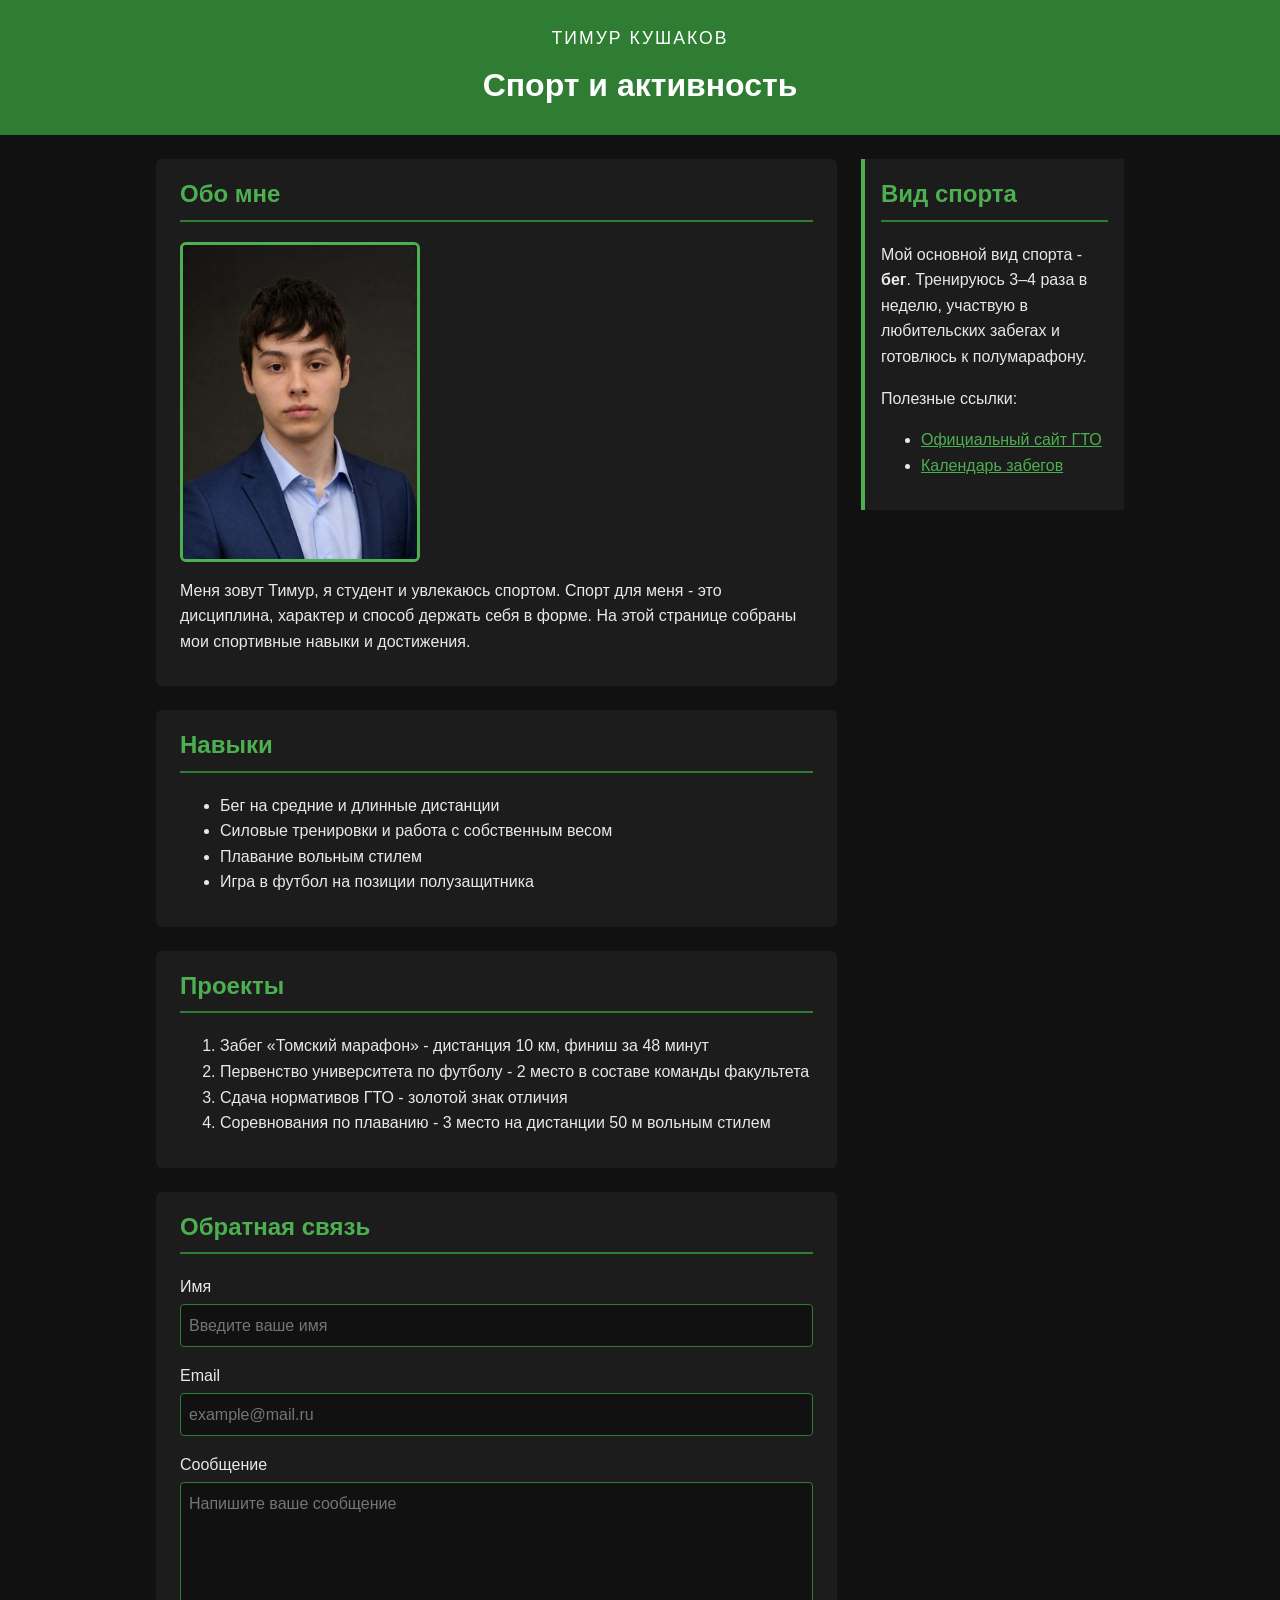
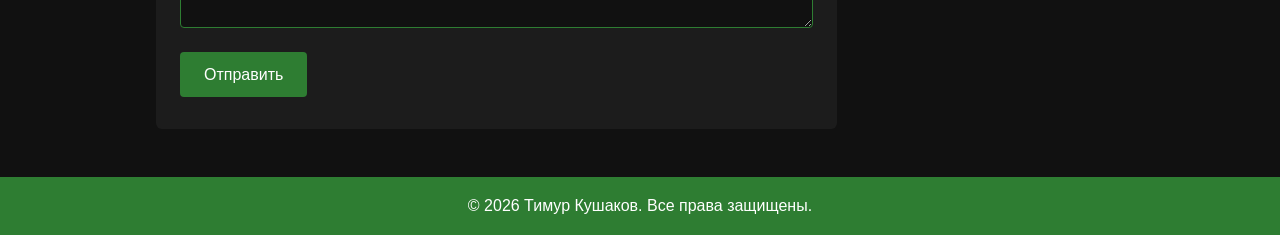
==== index.html @ eb40b752 "Extract lab 1 into a separate branch" ====
<!DOCTYPE html>
<html lang="ru">
<head>
    <meta charset="UTF-8">
    <meta name="viewport" content="width=device-width, initial-scale=1.0">
    <title>О себе - Тимур Кушаков</title>
    <link rel="stylesheet" href="style.css">
</head>
<body>
    <header>
        <p class="name">Тимур Кушаков</p>
        <h1>Спорт и активность</h1>
    </header>

    <div class="container">
        <main>
            <section id="about">
                <h2>Обо мне</h2>
                <img src="avatar.jpg" alt="Портрет Тимура Кушакова" width="240" height="320">
                <p>Меня зовут Тимур, я студент и увлекаюсь спортом. Спорт для меня - это дисциплина,
                    характер и способ держать себя в форме. На этой странице собраны мои спортивные навыки
                    и достижения.</p>
            </section>

            <section id="skills">
                <h2>Навыки</h2>
                <ul>
                    <li>Бег на средние и длинные дистанции</li>
                    <li>Силовые тренировки и работа с собственным весом</li>
                    <li>Плавание вольным стилем</li>
                    <li>Игра в футбол на позиции полузащитника</li>
                </ul>
            </section>

            <section id="projects">
                <h2>Проекты</h2>
                <ol>
                    <li>Забег «Томский марафон» - дистанция 10 км, финиш за 48 минут</li>
                    <li>Первенство университета по футболу - 2 место в составе команды факультета</li>
                    <li>Сдача нормативов ГТО - золотой знак отличия</li>
                    <li>Соревнования по плаванию - 3 место на дистанции 50 м вольным стилем</li>
                </ol>
            </section>

            <section id="contact">
                <h2>Обратная связь</h2>
                <form action="#" method="post">
                    <p>
                        <label for="name">Имя</label>
                        <input type="text" id="name" name="name" placeholder="Введите ваше имя" required>
                    </p>
                    <p>
                        <label for="email">Email</label>
                        <input type="email" id="email" name="email" placeholder="example@mail.ru" required>
                    </p>
                    <p>
                        <label for="message">Сообщение</label>
                        <textarea id="message" name="message" rows="5" placeholder="Напишите ваше сообщение" required></textarea>
                    </p>
                    <p>
                        <button type="submit">Отправить</button>
                    </p>
                </form>
            </section>
        </main>

        <aside>
            <h2>Вид спорта</h2>
            <p>Мой основной вид спорта - <strong>бег</strong>. Тренируюсь 3–4 раза в неделю,
                участвую в любительских забегах и готовлюсь к полумарафону.</p>
            <p>Полезные ссылки:</p>
            <ul>
                <li><a href="https://www.gto.ru/" target="_blank" rel="noopener">Официальный сайт ГТО</a></li>
                <li><a href="https://russiarunning.com/" target="_blank" rel="noopener">Календарь забегов</a></li>
            </ul>
        </aside>
    </div>

    <footer>
        <p>&copy; 2026 Тимур Кушаков. Все права защищены.</p>
    </footer>
</body>
</html>
---- style.css ----
/* Цветовая гамма: зелёно-чёрная */
:root {
    --black: #111111;
    --dark: #1c1c1c;
    --green: #2e7d32;
    --light-green: #4caf50;
    --text: #e8e8e8;
}

* {
    box-sizing: border-box;
}

body {
    margin: 0;
    font-family: Arial, Helvetica, sans-serif;
    background-color: var(--black);
    color: var(--text);
    line-height: 1.6;
}

header {
    background-color: var(--green);
    color: #ffffff;
    padding: 24px 32px;
    text-align: center;
}

header .name {
    margin: 0;
    font-size: 1.1rem;
    letter-spacing: 2px;
    text-transform: uppercase;
}

header h1 {
    margin: 8px 0 0;
    font-size: 2rem;
}

.container {
    display: flex;
    gap: 24px;
    max-width: 1000px;
    margin: 24px auto;
    padding: 0 16px;
}

main {
    flex: 3;
}

aside {
    flex: 1;
    background-color: var(--dark);
    border-left: 4px solid var(--light-green);
    padding: 16px;
    align-self: flex-start;
}

section {
    background-color: var(--dark);
    padding: 16px 24px;
    margin-bottom: 24px;
    border-radius: 6px;
}

h2 {
    color: var(--light-green);
    margin-top: 0;
    border-bottom: 2px solid var(--green);
    padding-bottom: 6px;
}

img {
    display: block;
    border: 3px solid var(--light-green);
    border-radius: 6px;
    margin-bottom: 12px;
}

a {
    color: var(--light-green);
}

label {
    display: block;
    margin-bottom: 4px;
}

input,
textarea {
    width: 100%;
    padding: 8px;
    border: 1px solid var(--green);
    border-radius: 4px;
    background-color: var(--black);
    color: var(--text);
    font: inherit;
}

button {
    background-color: var(--green);
    color: #ffffff;
    border: none;
    padding: 10px 24px;
    border-radius: 4px;
    font: inherit;
    cursor: pointer;
}

button:hover {
    background-color: var(--light-green);
}

footer {
    background-color: var(--green);
    color: #ffffff;
    text-align: center;
    padding: 16px;
}

footer p {
    margin: 0;
}

@media (max-width: 700px) {
    .container {
        flex-direction: column;
    }

    aside {
        border-left: none;
        border-top: 4px solid var(--light-green);
    }
}
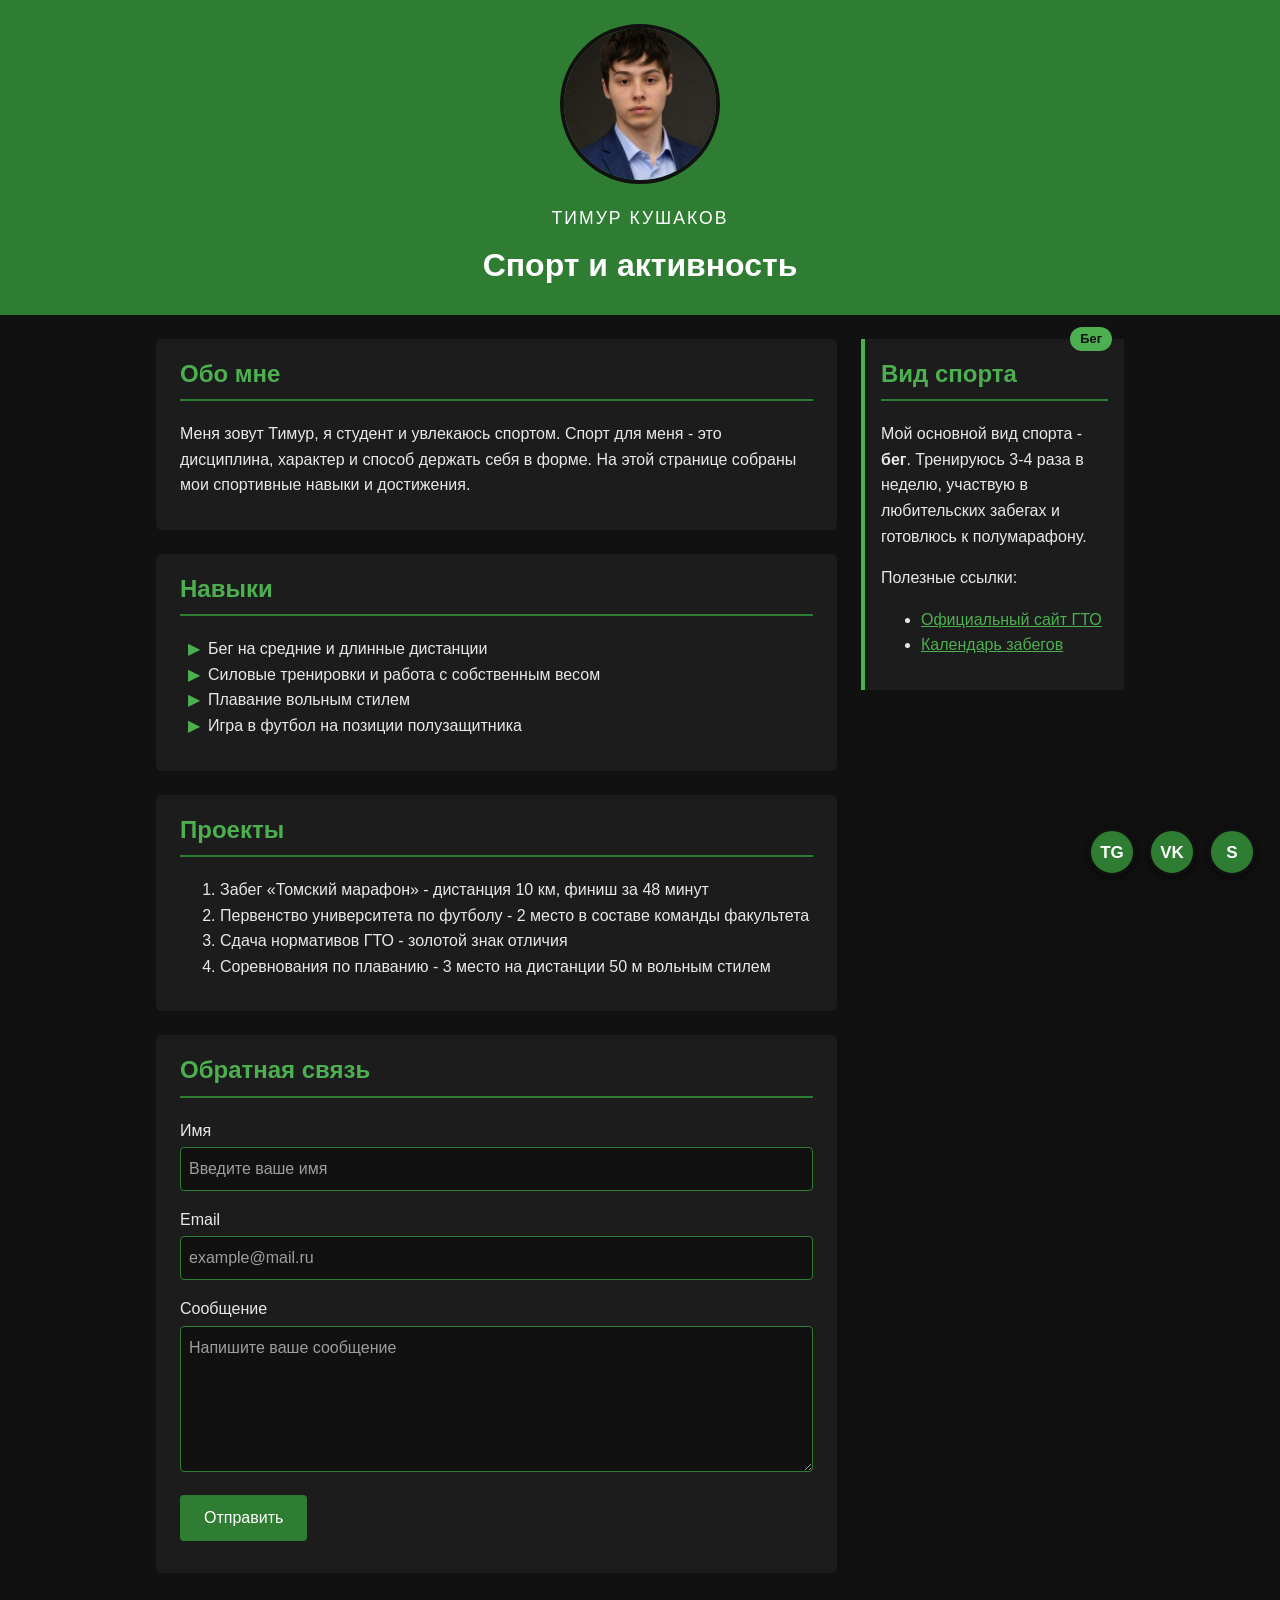
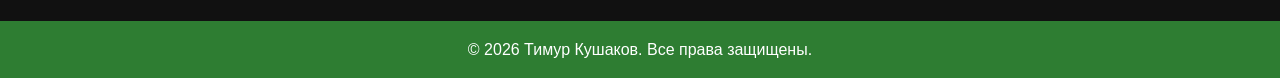
==== commit 189b2b15: "Extract lab 2 into a separate branch" ====
--- a/index.html
+++ b/index.html
@@ -5,9 +5,25 @@
     <meta name="viewport" content="width=device-width, initial-scale=1.0">
     <title>О себе - Тимур Кушаков</title>
     <link rel="stylesheet" href="style.css">
+    <style>
+        /* Внутренний стиль: кастомные маркеры списка "Навыки" */
+        #skills ul {
+            list-style: none;
+            padding-left: 28px;
+        }
+
+        #skills li::before {
+            content: "\25B6";
+            color: var(--color-primary-light);
+            display: inline-block;
+            width: 20px;
+            margin-left: -20px;
+        }
+    </style>
 </head>
 <body>
     <header>
+        <img src="assets/img/avatar.jpg" alt="Портрет Тимура Кушакова" width="160" height="160" style="border-radius: 50%;">
         <p class="name">Тимур Кушаков</p>
         <h1>Спорт и активность</h1>
     </header>
@@ -16,7 +32,6 @@
         <main>
             <section id="about">
                 <h2>Обо мне</h2>
-                <img src="avatar.jpg" alt="Портрет Тимура Кушакова" width="240" height="320">
                 <p>Меня зовут Тимур, я студент и увлекаюсь спортом. Спорт для меня - это дисциплина,
                     характер и способ держать себя в форме. На этой странице собраны мои спортивные навыки
                     и достижения.</p>
@@ -65,8 +80,9 @@
         </main>
 
         <aside>
+            <span class="badge">Бег</span>
             <h2>Вид спорта</h2>
-            <p>Мой основной вид спорта - <strong>бег</strong>. Тренируюсь 3–4 раза в неделю,
+            <p>Мой основной вид спорта - <strong>бег</strong>. Тренируюсь 3-4 раза в неделю,
                 участвую в любительских забегах и готовлюсь к полумарафону.</p>
             <p>Полезные ссылки:</p>
             <ul>
@@ -76,6 +92,18 @@
         </aside>
     </div>
 
+    <div class="social">
+        <a href="https://t.me/" target="_blank" rel="noopener" title="Telegram">
+            <img src="assets/icons/telegram.svg" alt="Telegram" width="48" height="48">
+        </a>
+        <a href="https://vk.com/" target="_blank" rel="noopener" title="ВКонтакте">
+            <img src="assets/icons/vk.svg" alt="ВКонтакте" width="48" height="48">
+        </a>
+        <a href="https://www.strava.com/" target="_blank" rel="noopener" title="Strava">
+            <img src="assets/icons/strava.svg" alt="Strava" width="48" height="48">
+        </a>
+    </div>
+
     <footer>
         <p>&copy; 2026 Тимур Кушаков. Все права защищены.</p>
     </footer>
--- a/style.css
+++ b/style.css
@@ -1,10 +1,19 @@
-/* Цветовая гамма: зелёно-чёрная */
+/* Переменные: цвета (основной - зелёный, акцент - чёрный) и шрифты */
 :root {
-    --black: #111111;
-    --dark: #1c1c1c;
-    --green: #2e7d32;
-    --light-green: #4caf50;
-    --text: #e8e8e8;
+    --color-primary: #2e7d32;
+    --color-primary-light: #4caf50;
+    --color-primary-pale: #a5d6a7;
+    --color-accent: #111111;
+    --color-surface: #1c1c1c;
+    --color-text: #e8e8e8;
+    --color-text-muted: #9e9e9e;
+    --color-white: #ffffff;
+
+    --font-main: Arial, Helvetica, sans-serif;
+    --font-heading: "Trebuchet MS", Verdana, sans-serif;
+
+    --radius: 6px;
+    --transition: 0.25s ease;
 }
 
 * {
@@ -13,21 +22,33 @@
 
 body {
     margin: 0;
-    font-family: Arial, Helvetica, sans-serif;
-    background-color: var(--black);
-    color: var(--text);
+    font-family: var(--font-main);
+    background-color: var(--color-accent);
+    color: var(--color-text);
     line-height: 1.6;
 }
 
+h1,
+h2 {
+    font-family: var(--font-heading);
+}
+
+/* Шапка */
 header {
-    background-color: var(--green);
-    color: #ffffff;
+    background-color: var(--color-primary);
+    color: var(--color-white);
     padding: 24px 32px;
     text-align: center;
 }
 
+header img {
+    display: inline-block;
+    border: 4px solid var(--color-accent);
+    object-fit: cover;
+}
+
 header .name {
-    margin: 0;
+    margin: 12px 0 0;
     font-size: 1.1rem;
     letter-spacing: 2px;
     text-transform: uppercase;
@@ -38,6 +59,7 @@
     font-size: 2rem;
 }
 
+/* Раскладка */
 .container {
     display: flex;
     gap: 24px;
@@ -46,43 +68,74 @@
     padding: 0 16px;
 }
 
+/* position: static - поведение по умолчанию, указано явно для демонстрации */
 main {
+    position: static;
     flex: 3;
 }
 
+section {
+    background-color: var(--color-surface);
+    padding: 16px 24px;
+    margin-bottom: 24px;
+    border-radius: var(--radius);
+}
+
+h2 {
+    color: var(--color-primary-light);
+    margin-top: 0;
+    border-bottom: 2px solid var(--color-primary);
+    padding-bottom: 6px;
+}
+
+/* Боковая панель: relative - точка отсчёта для абсолютного бейджа */
 aside {
+    position: relative;
     flex: 1;
-    background-color: var(--dark);
-    border-left: 4px solid var(--light-green);
+    background-color: var(--color-surface);
+    border-left: 4px solid var(--color-primary-light);
     padding: 16px;
     align-self: flex-start;
 }
 
-section {
-    background-color: var(--dark);
-    padding: 16px 24px;
-    margin-bottom: 24px;
-    border-radius: 6px;
-}
-
-h2 {
-    color: var(--light-green);
-    margin-top: 0;
-    border-bottom: 2px solid var(--green);
-    padding-bottom: 6px;
-}
-
-img {
-    display: block;
-    border: 3px solid var(--light-green);
-    border-radius: 6px;
-    margin-bottom: 12px;
-}
-
+/* position: absolute - бейдж в правом верхнем углу боковой панели */
+.badge {
+    position: absolute;
+    top: -12px;
+    right: 12px;
+    background-color: var(--color-primary-light);
+    color: var(--color-accent);
+    font-size: 0.8rem;
+    font-weight: bold;
+    padding: 2px 10px;
+    border-radius: 12px;
+}
+
+/* Ссылки и их состояния */
 a {
-    color: var(--light-green);
-}
-
+    color: var(--color-primary-light);
+    transition: color var(--transition);
+}
+
+a:visited {
+    color: var(--color-primary-pale);
+}
+
+a:hover {
+    color: var(--color-white);
+    text-decoration: none;
+}
+
+a:active {
+    color: var(--color-primary);
+}
+
+a:focus {
+    outline: 2px solid var(--color-primary-light);
+    outline-offset: 2px;
+}
+
+/* Форма */
 label {
     display: block;
     margin-bottom: 4px;
@@ -92,30 +145,93 @@
 textarea {
     width: 100%;
     padding: 8px;
-    border: 1px solid var(--green);
+    border: 1px solid var(--color-primary);
     border-radius: 4px;
-    background-color: var(--black);
-    color: var(--text);
+    background-color: var(--color-accent);
+    color: var(--color-text);
     font: inherit;
+    transition: border-color var(--transition), box-shadow var(--transition);
+}
+
+input::placeholder,
+textarea::placeholder {
+    color: var(--color-text-muted);
+}
+
+input:hover,
+textarea:hover {
+    border-color: var(--color-primary-light);
+}
+
+input:focus,
+textarea:focus {
+    outline: none;
+    border-color: var(--color-primary-light);
+    box-shadow: 0 0 0 3px rgba(76, 175, 80, 0.35);
 }
 
 button {
-    background-color: var(--green);
-    color: #ffffff;
+    background-color: var(--color-primary);
+    color: var(--color-white);
     border: none;
     padding: 10px 24px;
     border-radius: 4px;
     font: inherit;
     cursor: pointer;
+    transition: background-color var(--transition), color var(--transition), transform var(--transition);
 }
 
 button:hover {
-    background-color: var(--light-green);
-}
-
+    background-color: var(--color-primary-light);
+    color: var(--color-accent);
+}
+
+button:focus {
+    outline: 2px solid var(--color-white);
+    outline-offset: 2px;
+}
+
+button:active {
+    background-color: var(--color-primary-pale);
+    color: var(--color-accent);
+    transform: scale(0.97);
+}
+
+/* Иконки соцсетей: fixed - всегда в правом нижнем углу экрана.
+   Контейнер relative - демонстрация относительного позиционирования для вложенных ссылок */
+.social {
+    position: fixed;
+    right: 24px;
+    bottom: 24px;
+    display: flex;
+    gap: 12px;
+}
+
+.social a {
+    position: relative;
+    display: block;
+    line-height: 0;
+    transition: transform var(--transition);
+}
+
+.social a:hover {
+    transform: scale(1.2) rotate(5deg);
+}
+
+.social a:active {
+    transform: scale(1.05) rotate(-5deg);
+}
+
+.social img {
+    display: block;
+    border-radius: 50%;
+    box-shadow: 0 2px 8px rgba(0, 0, 0, 0.6);
+}
+
+/* Подвал */
 footer {
-    background-color: var(--green);
-    color: #ffffff;
+    background-color: var(--color-primary);
+    color: var(--color-white);
     text-align: center;
     padding: 16px;
 }
@@ -131,6 +247,6 @@
 
     aside {
         border-left: none;
-        border-top: 4px solid var(--light-green);
+        border-top: 4px solid var(--color-primary-light);
     }
 }
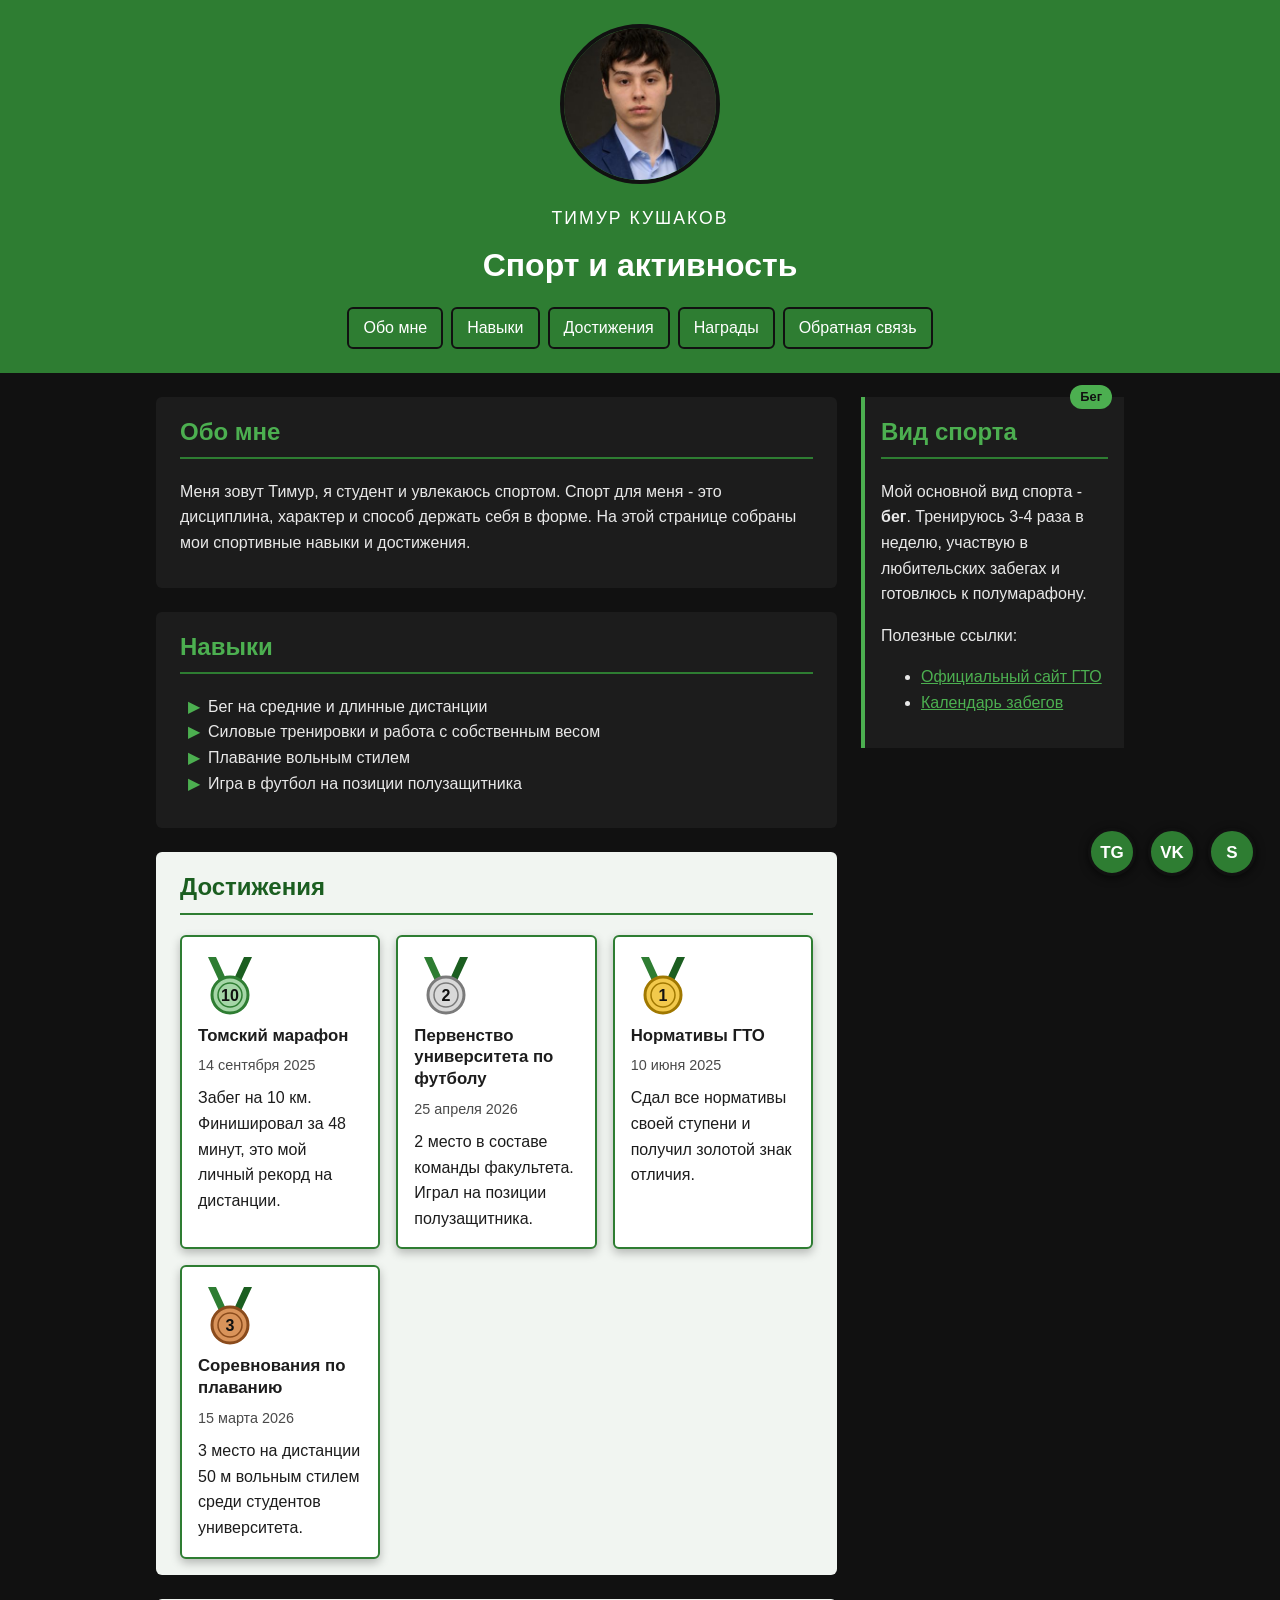
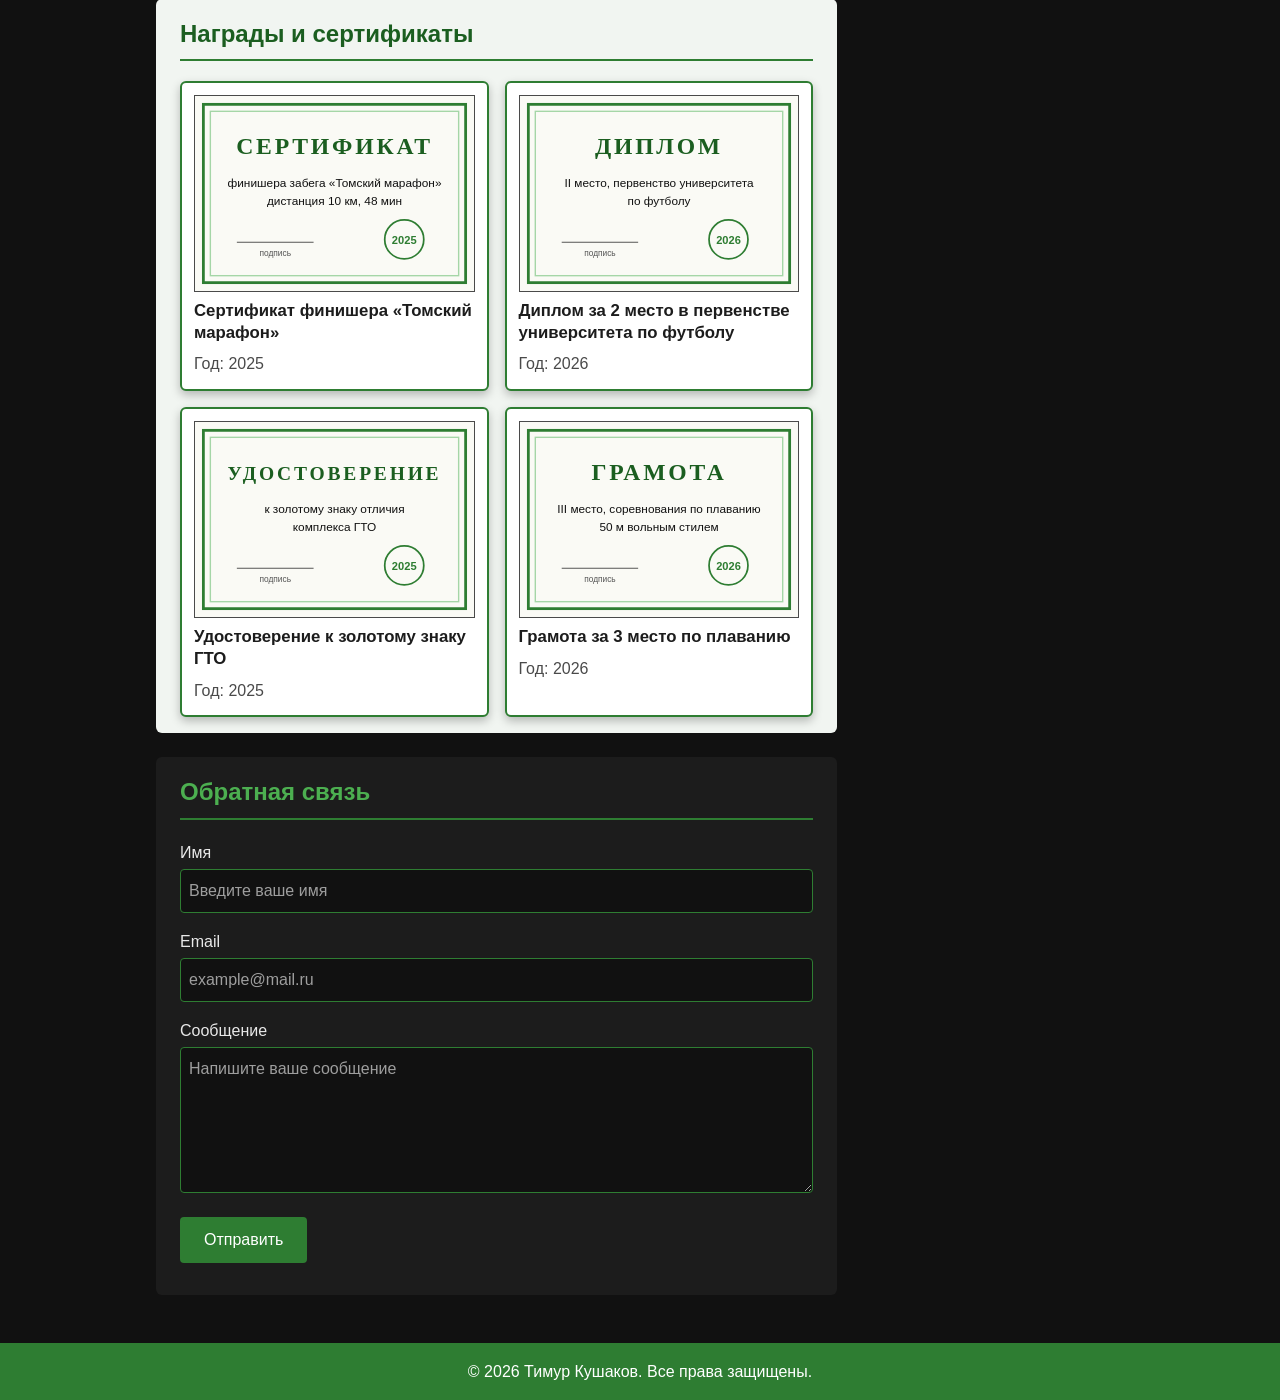
==== commit 72c549d6: "feat: add lab3 flexbox and grid layout" ====
--- a/index.html
+++ b/index.html
@@ -26,6 +26,15 @@
         <img src="assets/img/avatar.jpg" alt="Портрет Тимура Кушакова" width="160" height="160" style="border-radius: 50%;">
         <p class="name">Тимур Кушаков</p>
         <h1>Спорт и активность</h1>
+        <nav class="nav">
+            <ul class="nav-menu">
+                <li><a href="#about">Обо мне</a></li>
+                <li><a href="#skills">Навыки</a></li>
+                <li><a href="#achievements">Достижения</a></li>
+                <li><a href="#awards">Награды</a></li>
+                <li><a href="#contact">Обратная связь</a></li>
+            </ul>
+        </nav>
     </header>
 
     <div class="container">
@@ -47,14 +56,60 @@
                 </ul>
             </section>
 
-            <section id="projects">
-                <h2>Проекты</h2>
-                <ol>
-                    <li>Забег «Томский марафон» - дистанция 10 км, финиш за 48 минут</li>
-                    <li>Первенство университета по футболу - 2 место в составе команды факультета</li>
-                    <li>Сдача нормативов ГТО - золотой знак отличия</li>
-                    <li>Соревнования по плаванию - 3 место на дистанции 50 м вольным стилем</li>
-                </ol>
+            <section id="achievements" class="light-section">
+                <h2>Достижения</h2>
+                <div class="cards">
+                    <article class="card">
+                        <img src="assets/icons/medal-finisher.svg" alt="Медаль финишера" width="64" height="64">
+                        <h3>Томский марафон</h3>
+                        <time datetime="2025-09-14">14 сентября 2025</time>
+                        <p>Забег на 10 км. Финишировал за 48 минут, это мой личный рекорд на дистанции.</p>
+                    </article>
+                    <article class="card">
+                        <img src="assets/icons/medal-silver.svg" alt="Серебряная медаль" width="64" height="64">
+                        <h3>Первенство университета по футболу</h3>
+                        <time datetime="2026-04-25">25 апреля 2026</time>
+                        <p>2 место в составе команды факультета. Играл на позиции полузащитника.</p>
+                    </article>
+                    <article class="card">
+                        <img src="assets/icons/medal-gold.svg" alt="Золотая медаль" width="64" height="64">
+                        <h3>Нормативы ГТО</h3>
+                        <time datetime="2025-06-10">10 июня 2025</time>
+                        <p>Сдал все нормативы своей ступени и получил золотой знак отличия.</p>
+                    </article>
+                    <article class="card">
+                        <img src="assets/icons/medal-bronze.svg" alt="Бронзовая медаль" width="64" height="64">
+                        <h3>Соревнования по плаванию</h3>
+                        <time datetime="2026-03-15">15 марта 2026</time>
+                        <p>3 место на дистанции 50 м вольным стилем среди студентов университета.</p>
+                    </article>
+                </div>
+            </section>
+
+            <section id="awards" class="light-section">
+                <h2>Награды и сертификаты</h2>
+                <div class="awards-grid">
+                    <article class="award">
+                        <img src="assets/img/awards/marathon.svg" alt="Скан-заглушка сертификата финишера Томского марафона" width="400" height="280">
+                        <h3>Сертификат финишера «Томский марафон»</h3>
+                        <p>Год: <time datetime="2025">2025</time></p>
+                    </article>
+                    <article class="award">
+                        <img src="assets/img/awards/football.svg" alt="Скан-заглушка диплома за 2 место по футболу" width="400" height="280">
+                        <h3>Диплом за 2 место в первенстве университета по футболу</h3>
+                        <p>Год: <time datetime="2026">2026</time></p>
+                    </article>
+                    <article class="award">
+                        <img src="assets/img/awards/gto.svg" alt="Скан-заглушка удостоверения к золотому знаку ГТО" width="400" height="280">
+                        <h3>Удостоверение к золотому знаку ГТО</h3>
+                        <p>Год: <time datetime="2025">2025</time></p>
+                    </article>
+                    <article class="award">
+                        <img src="assets/img/awards/swimming.svg" alt="Скан-заглушка грамоты за 3 место по плаванию" width="400" height="280">
+                        <h3>Грамота за 3 место по плаванию</h3>
+                        <p>Год: <time datetime="2026">2026</time></p>
+                    </article>
+                </div>
             </section>
 
             <section id="contact">
@@ -92,16 +147,20 @@
         </aside>
     </div>
 
+    <!-- Внешняя обёртка .social - position: fixed (правый нижний угол экрана).
+         Внутренняя обёртка .social-icons - position: relative (контейнер иконок). -->
     <div class="social">
-        <a href="https://t.me/" target="_blank" rel="noopener" title="Telegram">
-            <img src="assets/icons/telegram.svg" alt="Telegram" width="48" height="48">
-        </a>
-        <a href="https://vk.com/" target="_blank" rel="noopener" title="ВКонтакте">
-            <img src="assets/icons/vk.svg" alt="ВКонтакте" width="48" height="48">
-        </a>
-        <a href="https://www.strava.com/" target="_blank" rel="noopener" title="Strava">
-            <img src="assets/icons/strava.svg" alt="Strava" width="48" height="48">
-        </a>
+        <div class="social-icons">
+            <a href="https://t.me/" target="_blank" rel="noopener" title="Telegram">
+                <img src="assets/icons/telegram.svg" alt="Telegram" width="48" height="48">
+            </a>
+            <a href="https://vk.com/" target="_blank" rel="noopener" title="ВКонтакте">
+                <img src="assets/icons/vk.svg" alt="ВКонтакте" width="48" height="48">
+            </a>
+            <a href="https://www.strava.com/" target="_blank" rel="noopener" title="Strava">
+                <img src="assets/icons/strava.svg" alt="Strava" width="48" height="48">
+            </a>
+        </div>
     </div>
 
     <footer>
--- a/style.css
+++ b/style.css
@@ -9,6 +9,14 @@
     --color-text-muted: #9e9e9e;
     --color-white: #ffffff;
 
+    /* Цвета светлых секций "Достижения" и "Награды" */
+    --color-light-bg: #f1f5f1;
+    --color-card-bg: #ffffff;
+    --color-card-border: #2e7d32;
+    --color-dark-text: #1c1c1c;
+    --color-dark-muted: #4a4a4a;
+    --color-heading-dark: #1b5e20;
+
     --font-main: Arial, Helvetica, sans-serif;
     --font-heading: "Trebuchet MS", Verdana, sans-serif;
 
@@ -59,6 +67,43 @@
     font-size: 2rem;
 }
 
+/* Навигационное меню: горизонтальный flex-ряд */
+.nav {
+    margin-top: 16px;
+}
+
+.nav-menu {
+    display: flex;
+    flex-wrap: wrap;
+    justify-content: center;
+    gap: 8px;
+    margin: 0;
+    padding: 0;
+    list-style: none;
+}
+
+.nav-menu a,
+.nav-menu a:visited {
+    display: block;
+    padding: 6px 14px;
+    border: 2px solid var(--color-accent);
+    border-radius: var(--radius);
+    color: var(--color-white);
+    text-decoration: none;
+    transition: background-color var(--transition), color var(--transition);
+}
+
+.nav-menu a:hover,
+.nav-menu a:focus {
+    background-color: var(--color-accent);
+    color: var(--color-white);
+}
+
+.nav-menu a:focus {
+    outline: 2px solid var(--color-white);
+    outline-offset: 2px;
+}
+
 /* Раскладка */
 .container {
     display: flex;
@@ -86,6 +131,81 @@
     margin-top: 0;
     border-bottom: 2px solid var(--color-primary);
     padding-bottom: 6px;
+}
+
+/* Светлые секции: тёмный текст на светлом фоне */
+.light-section {
+    background-color: var(--color-light-bg);
+    color: var(--color-dark-text);
+}
+
+.light-section h2 {
+    color: var(--color-heading-dark);
+}
+
+.light-section h3 {
+    margin: 0;
+    font-family: var(--font-heading);
+    font-size: 1.05rem;
+    line-height: 1.3;
+}
+
+.light-section p {
+    margin: 0;
+}
+
+/* Flexbox: карточки "Достижения" в ряд, flex: 1 1 <min-width> */
+.cards {
+    display: flex;
+    flex-wrap: wrap;
+    gap: 16px;
+}
+
+.card {
+    flex: 1 1 200px;
+    max-width: calc((100% - 32px) / 3);
+    display: flex;
+    flex-direction: column;
+    gap: 8px;
+    padding: 16px;
+    background-color: var(--color-card-bg);
+    border: 2px solid var(--color-card-border);
+    border-radius: var(--radius);
+    box-shadow: 0 4px 10px rgba(0, 0, 0, 0.25);
+}
+
+.card time {
+    color: var(--color-dark-muted);
+    font-size: 0.9rem;
+}
+
+/* Grid: галерея "Награды и сертификаты", сетка 2x2 */
+.awards-grid {
+    display: grid;
+    grid-template-columns: repeat(2, 1fr);
+    gap: 16px;
+}
+
+.award {
+    display: flex;
+    flex-direction: column;
+    gap: 8px;
+    padding: 12px;
+    background-color: var(--color-card-bg);
+    border: 2px solid var(--color-card-border);
+    border-radius: var(--radius);
+    box-shadow: 0 4px 10px rgba(0, 0, 0, 0.25);
+}
+
+.award img {
+    display: block;
+    width: 100%;
+    height: auto;
+    border: 1px solid var(--color-dark-muted);
+}
+
+.award p {
+    color: var(--color-dark-muted);
 }
 
 /* Боковая панель: relative - точка отсчёта для абсолютного бейджа */
@@ -197,18 +317,23 @@
     transform: scale(0.97);
 }
 
-/* Иконки соцсетей: fixed - всегда в правом нижнем углу экрана.
-   Контейнер relative - демонстрация относительного позиционирования для вложенных ссылок */
+/* Иконки соцсетей: fixed и relative заданы разным обёрткам.
+   .social - внешняя обёртка, position: fixed, всегда в правом нижнем углу экрана */
 .social {
     position: fixed;
     right: 24px;
     bottom: 24px;
+}
+
+/* .social-icons - вложенный контейнер иконок, position: relative
+   (демонстрация относительного позиционирования по варианту 3) */
+.social-icons {
+    position: relative;
     display: flex;
     gap: 12px;
 }
 
 .social a {
-    position: relative;
     display: block;
     line-height: 0;
     transition: transform var(--transition);
@@ -240,13 +365,49 @@
     margin: 0;
 }
 
-@media (max-width: 700px) {
+/* Планшет: карточки в 2 колонки, боковая панель под основным контентом */
+@media (max-width: 1024px) {
     .container {
         flex-direction: column;
     }
 
     aside {
+        align-self: stretch;
         border-left: none;
         border-top: 4px solid var(--color-primary-light);
     }
-}
+
+    .card {
+        flex: 1 1 calc((100% - 16px) / 2);
+        max-width: calc((100% - 16px) / 2);
+    }
+}
+
+/* Мобильный: карточки и галерея в 1 колонку, меню в столбец */
+@media (max-width: 600px) {
+    header {
+        padding: 16px;
+    }
+
+    header h1 {
+        font-size: 1.6rem;
+    }
+
+    .nav-menu {
+        flex-direction: column;
+        align-items: stretch;
+    }
+
+    section {
+        padding: 16px;
+    }
+
+    .card {
+        flex: 1 1 100%;
+        max-width: 100%;
+    }
+
+    .awards-grid {
+        grid-template-columns: 1fr;
+    }
+}
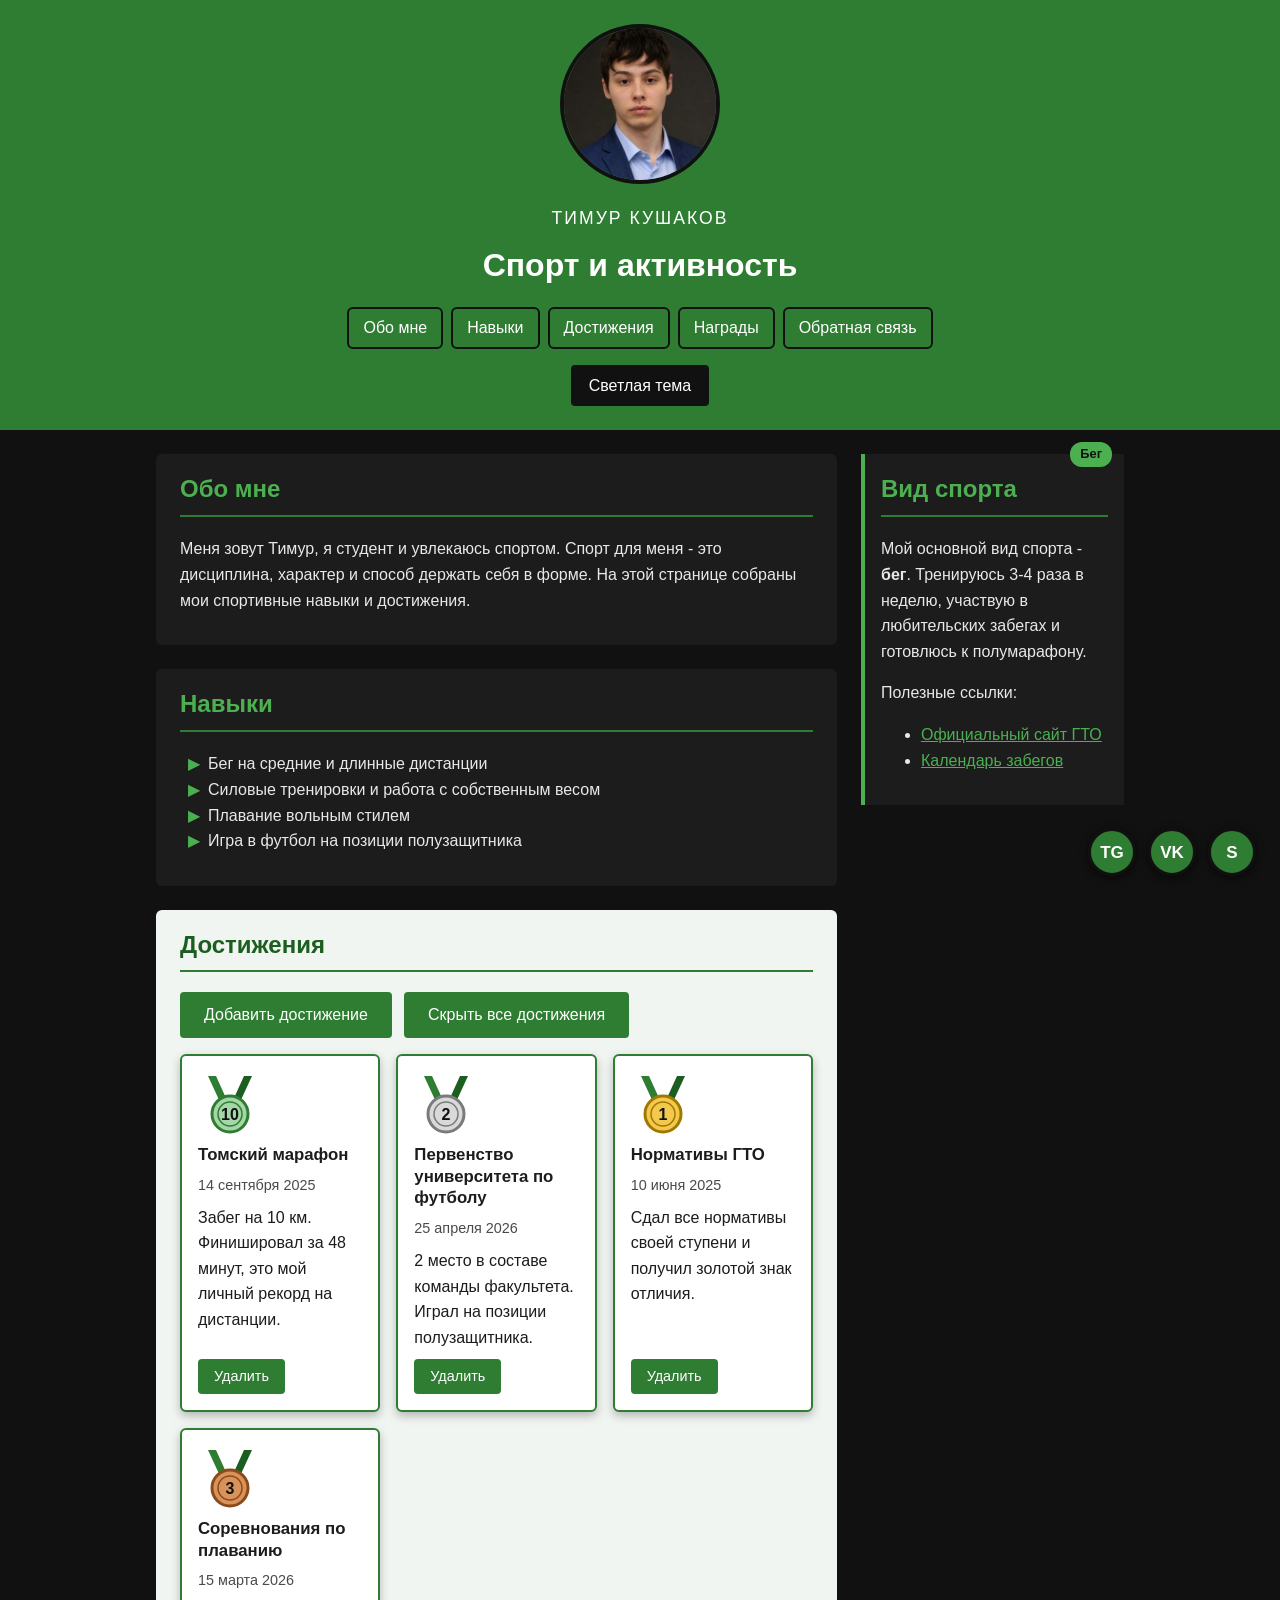
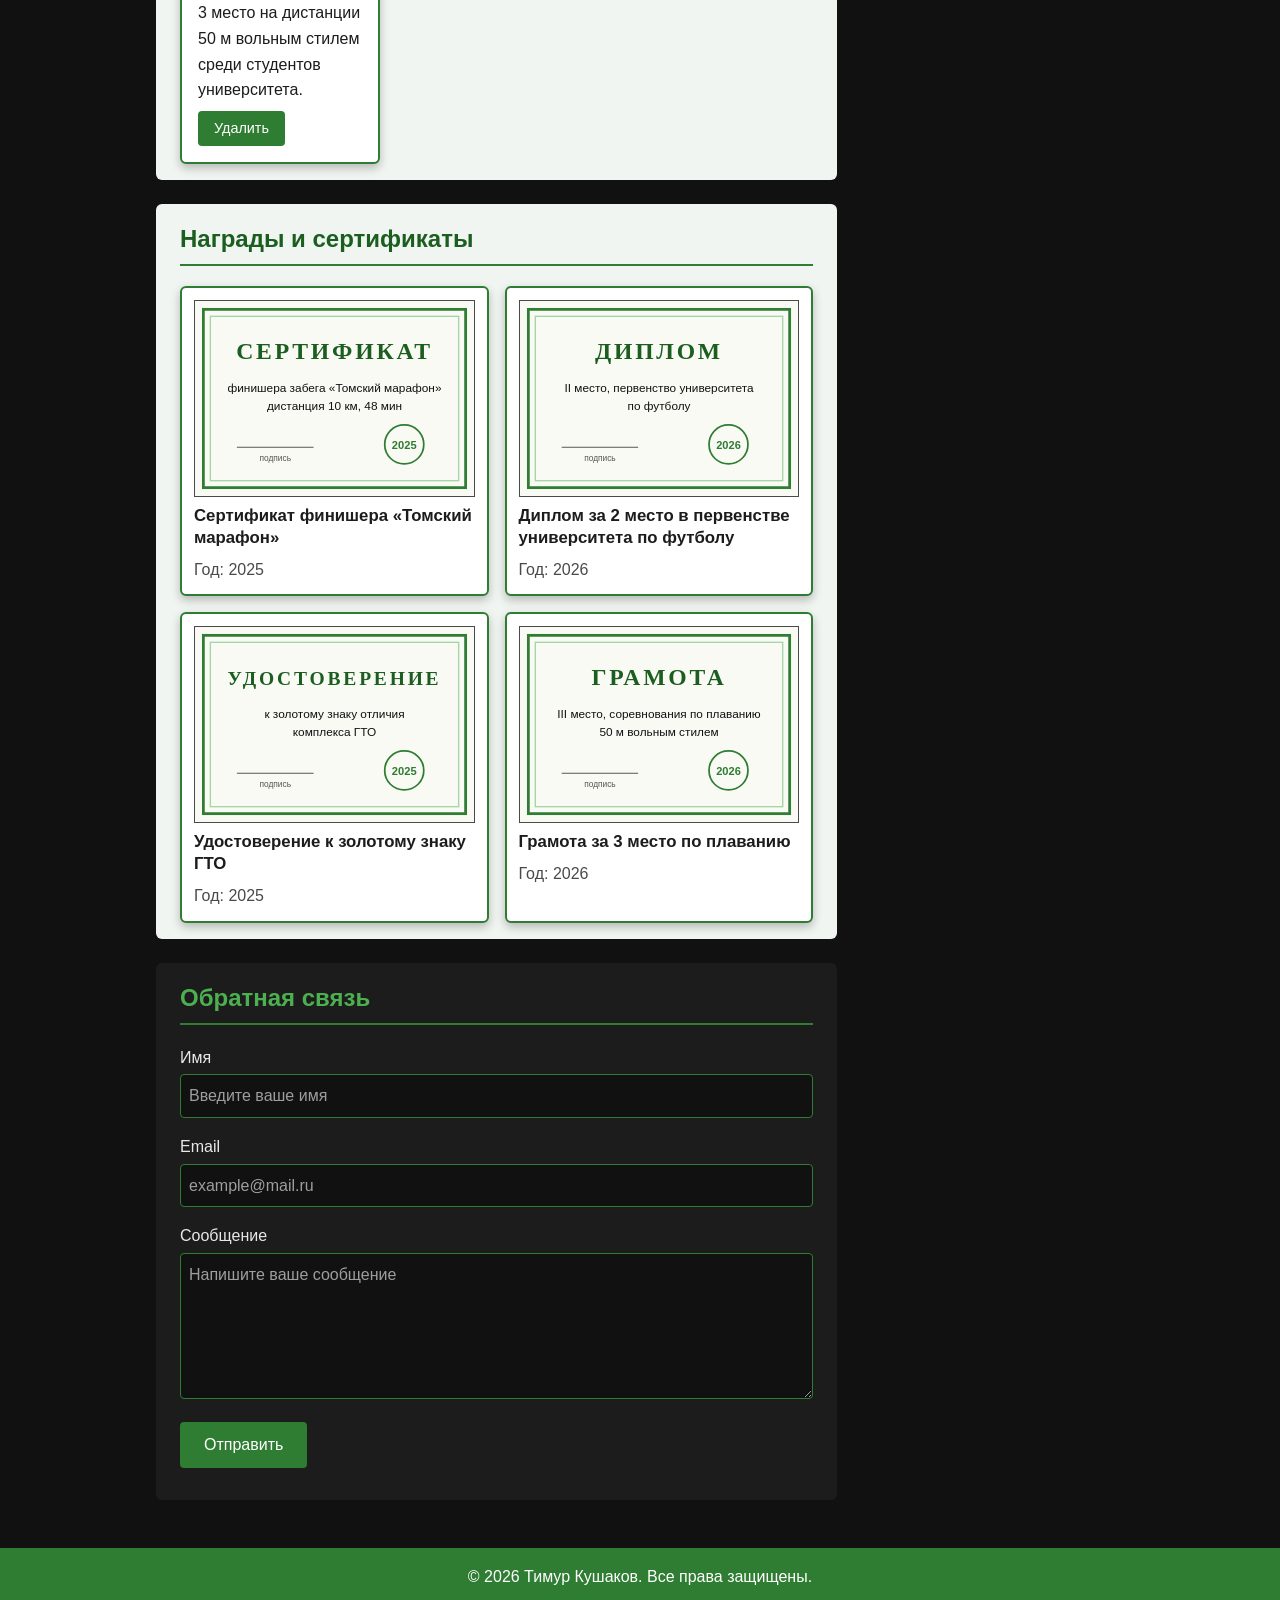
==== commit c62e23fd: "feat: add lab5 dom manipulation and localStorage" ====
--- a/index.html
+++ b/index.html
@@ -5,6 +5,7 @@
     <meta name="viewport" content="width=device-width, initial-scale=1.0">
     <title>О себе - Тимур Кушаков</title>
     <link rel="stylesheet" href="style.css">
+    <script src="script.js" defer></script>
     <style>
         /* Внутренний стиль: кастомные маркеры списка "Навыки" */
         #skills ul {
@@ -21,7 +22,7 @@
         }
     </style>
 </head>
-<body>
+<body class="theme-dark">
     <header>
         <img src="assets/img/avatar.jpg" alt="Портрет Тимура Кушакова" width="160" height="160" style="border-radius: 50%;">
         <p class="name">Тимур Кушаков</p>
@@ -35,6 +36,7 @@
                 <li><a href="#contact">Обратная связь</a></li>
             </ul>
         </nav>
+        <button type="button" id="theme-toggle" class="theme-toggle">Светлая тема</button>
     </header>
 
     <div class="container">
@@ -58,31 +60,40 @@
 
             <section id="achievements" class="light-section">
                 <h2>Достижения</h2>
-                <div class="cards">
-                    <article class="card">
+                <div class="achievements-controls">
+                    <button type="button" id="add-achievement">Добавить достижение</button>
+                    <button type="button" id="toggle-achievements" aria-controls="achievements-list" aria-expanded="true">Скрыть все достижения</button>
+                </div>
+                <div class="cards" id="achievements-list">
+                    <p class="cards-empty" id="achievements-empty" hidden>Список достижений пуст. Нажмите "Добавить достижение", чтобы добавить новое.</p>
+                    <div class="card">
                         <img src="assets/icons/medal-finisher.svg" alt="Медаль финишера" width="64" height="64">
                         <h3>Томский марафон</h3>
                         <time datetime="2025-09-14">14 сентября 2025</time>
                         <p>Забег на 10 км. Финишировал за 48 минут, это мой личный рекорд на дистанции.</p>
-                    </article>
-                    <article class="card">
+                        <button type="button" class="card-delete">Удалить</button>
+                    </div>
+                    <div class="card">
                         <img src="assets/icons/medal-silver.svg" alt="Серебряная медаль" width="64" height="64">
                         <h3>Первенство университета по футболу</h3>
                         <time datetime="2026-04-25">25 апреля 2026</time>
                         <p>2 место в составе команды факультета. Играл на позиции полузащитника.</p>
-                    </article>
-                    <article class="card">
+                        <button type="button" class="card-delete">Удалить</button>
+                    </div>
+                    <div class="card">
                         <img src="assets/icons/medal-gold.svg" alt="Золотая медаль" width="64" height="64">
                         <h3>Нормативы ГТО</h3>
                         <time datetime="2025-06-10">10 июня 2025</time>
                         <p>Сдал все нормативы своей ступени и получил золотой знак отличия.</p>
-                    </article>
-                    <article class="card">
+                        <button type="button" class="card-delete">Удалить</button>
+                    </div>
+                    <div class="card">
                         <img src="assets/icons/medal-bronze.svg" alt="Бронзовая медаль" width="64" height="64">
                         <h3>Соревнования по плаванию</h3>
                         <time datetime="2026-03-15">15 марта 2026</time>
                         <p>3 место на дистанции 50 м вольным стилем среди студентов университета.</p>
-                    </article>
+                        <button type="button" class="card-delete">Удалить</button>
+                    </div>
                 </div>
             </section>
 
--- a/style.css
+++ b/style.css
@@ -4,9 +4,6 @@
     --color-primary-light: #4caf50;
     --color-primary-pale: #a5d6a7;
     --color-accent: #111111;
-    --color-surface: #1c1c1c;
-    --color-text: #e8e8e8;
-    --color-text-muted: #9e9e9e;
     --color-white: #ffffff;
 
     /* Цвета светлых секций "Достижения" и "Награды" */
@@ -22,6 +19,30 @@
 
     --radius: 6px;
     --transition: 0.25s ease;
+
+    /* Цвета темы. По умолчанию тёмная тема, светлая переопределяет их классом theme-light у <body> */
+    --bg-page: #111111;
+    --bg-surface: #1c1c1c;
+    --bg-input: #111111;
+    --text-main: #e8e8e8;
+    --text-muted: #9e9e9e;
+    --heading-color: #4caf50;
+    --link-color: #4caf50;
+    --link-visited: #a5d6a7;
+    --link-hover: #ffffff;
+}
+
+/* Светлая тема: переключается кнопкой в шапке (script.js) */
+body.theme-light {
+    --bg-page: #e4ebe4;
+    --bg-surface: #ffffff;
+    --bg-input: #ffffff;
+    --text-main: #1c1c1c;
+    --text-muted: #555555;
+    --heading-color: #1b5e20;
+    --link-color: #2e7d32;
+    --link-visited: #1b5e20;
+    --link-hover: #111111;
 }
 
 * {
@@ -31,9 +52,10 @@
 body {
     margin: 0;
     font-family: var(--font-main);
-    background-color: var(--color-accent);
-    color: var(--color-text);
+    background-color: var(--bg-page);
+    color: var(--text-main);
     line-height: 1.6;
+    transition: background-color var(--transition), color var(--transition);
 }
 
 h1,
@@ -120,14 +142,14 @@
 }
 
 section {
-    background-color: var(--color-surface);
+    background-color: var(--bg-surface);
     padding: 16px 24px;
     margin-bottom: 24px;
     border-radius: var(--radius);
 }
 
 h2 {
-    color: var(--color-primary-light);
+    color: var(--heading-color);
     margin-top: 0;
     border-bottom: 2px solid var(--color-primary);
     padding-bottom: 6px;
@@ -179,6 +201,46 @@
     font-size: 0.9rem;
 }
 
+/* Удаление карточки: сначала плавное исчезновение, затем удаление из DOM (script.js) */
+.card {
+    transition: opacity 0.4s ease, transform 0.4s ease;
+}
+
+.card.fade-out {
+    opacity: 0;
+    transform: scale(0.95);
+    pointer-events: none;
+}
+
+.card-delete {
+    align-self: flex-start;
+    margin-top: auto;
+    padding: 6px 16px;
+    font-size: 0.9rem;
+}
+
+/* Кнопки управления достижениями */
+.achievements-controls {
+    display: flex;
+    flex-wrap: wrap;
+    gap: 12px;
+    margin-bottom: 16px;
+}
+
+/* Кнопка "Скрыть все достижения" добавляет контейнеру класс collapsed */
+.cards.collapsed {
+    display: none;
+}
+
+.cards-empty {
+    color: var(--color-dark-muted);
+}
+
+/* На светлом фоне белая рамка фокуса не видна */
+.light-section button:focus {
+    outline-color: var(--color-dark-text);
+}
+
 /* Grid: галерея "Награды и сертификаты", сетка 2x2 */
 .awards-grid {
     display: grid;
@@ -212,7 +274,7 @@
 aside {
     position: relative;
     flex: 1;
-    background-color: var(--color-surface);
+    background-color: var(--bg-surface);
     border-left: 4px solid var(--color-primary-light);
     padding: 16px;
     align-self: flex-start;
@@ -233,16 +295,16 @@
 
 /* Ссылки и их состояния */
 a {
-    color: var(--color-primary-light);
+    color: var(--link-color);
     transition: color var(--transition);
 }
 
 a:visited {
-    color: var(--color-primary-pale);
+    color: var(--link-visited);
 }
 
 a:hover {
-    color: var(--color-white);
+    color: var(--link-hover);
     text-decoration: none;
 }
 
@@ -267,15 +329,15 @@
     padding: 8px;
     border: 1px solid var(--color-primary);
     border-radius: 4px;
-    background-color: var(--color-accent);
-    color: var(--color-text);
+    background-color: var(--bg-input);
+    color: var(--text-main);
     font: inherit;
     transition: border-color var(--transition), box-shadow var(--transition);
 }
 
 input::placeholder,
 textarea::placeholder {
-    color: var(--color-text-muted);
+    color: var(--text-muted);
 }
 
 input:hover,
@@ -353,6 +415,14 @@
     box-shadow: 0 2px 8px rgba(0, 0, 0, 0.6);
 }
 
+/* Кнопка переключения темы в шапке */
+.theme-toggle {
+    margin-top: 16px;
+    padding: 6px 16px;
+    background-color: var(--color-accent);
+    border: 2px solid var(--color-accent);
+}
+
 /* Подвал */
 footer {
     background-color: var(--color-primary);
@@ -393,9 +463,15 @@
         font-size: 1.6rem;
     }
 
+    /* Меню остаётся горизонтальным: ссылки уменьшаются и переносятся на новую строку */
     .nav-menu {
-        flex-direction: column;
-        align-items: stretch;
+        gap: 6px;
+    }
+
+    .nav-menu a,
+    .nav-menu a:visited {
+        padding: 4px 10px;
+        font-size: 0.9rem;
     }
 
     section {
